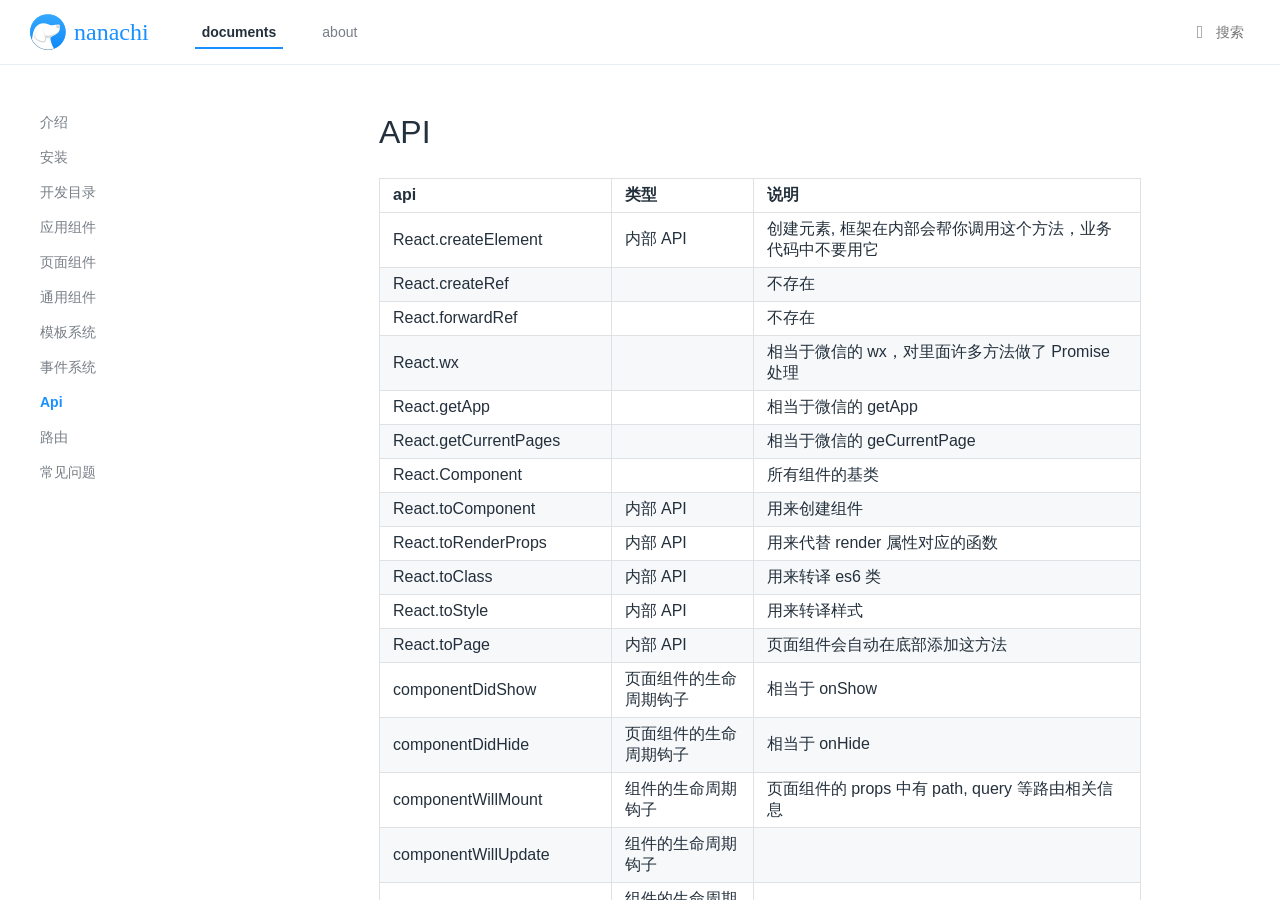
==== documents/api.html @ 556d52d4 "update api" ====
<html lang="zh-CN"><head><meta charSet="UTF-8"/><meta content="text/html; charset=utf-8" http-equiv="Content-Type"/><meta http-equiv="X-UA-Compatible" content="IE=edge"/><meta name="viewport" content="width=device-width, initial-scale=1, maximum-scale=1"/><meta name="apple-mobile-web-app-capable" content="yes"/><meta name="apple-mobile-web-app-status-bar-style" content="black"/><link rel="apple-touch-icon" sizes="180x180" href="../ydoc/images/apple-touch-icon.png"/><link rel="icon" type="image/png" sizes="32x32" href="../ydoc/images/favicon-32x32.png"/><link rel="icon" type="image/png" sizes="16x16" href="../ydoc/images/favicon-16x16.png"/><link rel="manifest" href="../ydoc/images/manifest.json"/><link rel="mask-icon" href="../ydoc/images/safari-pinned-tab.svg" color="#5bbad5"/><meta name="theme-color" content="#ffffff"/><meta http-equiv="Cache-Control" content="no-transform"/><meta http-equiv="Cache-Control" content="no-siteapp"/><title>API-documents</title><link rel="stylesheet" href="../ydoc/styles/style.css"/><meta name="author" content="司徒正美"/><meta name="keywords"/><meta name="description" content="使用Reac微信小程序"/><meta id="releativePath" content=".."/><link rel="stylesheet" href="../ydoc/ydoc-plugin-search/search.css"/></head><body><div class="g-doc"><div class="m-aside"><div class="m-summary" id="js-menu"><div class="m-summary-content" id="js-menu-content"><div class="m-summary-block"><ul class="m-summary-list"><li class="item"><a href="intro.html#" class="href">介绍</a></li><li class="item"><a href="install.html" class="href">安装</a></li><li class="item"><a href="src.html" class="href">开发目录</a></li><li class="item"><a href="app.html" class="href">应用组件</a></li><li class="item"><a href="page.html" class="href">页面组件</a></li><li class="item"><a href="component.html" class="href">通用组件</a></li><li class="item"><a href="jsx.html" class="href">模板系统</a></li><li class="item"><a href="event.html" class="href">事件系统</a></li><li class="item"><a href="" class="href">Api</a></li><li class="item"><a href="router.html" class="href">路由</a></li><li class="item"><a href="questions.html" class="href">常见问题</a></li></ul></div></div></div><div class="m-summary-switch" id="js-summary-switch"><svg viewBox="0 0 926.23699 573.74994" version="1.1" x="0px" y="0px" width="15" height="15" class="bottom"><g transform="translate(904.92214,-879.1482)"><path d="m -673.67664,1221.6502 -231.2455,-231.24803 55.6165,-55.627 c 30.5891,-30.59485 56.1806,-55.627 56.8701,-55.627 0.6894,0 79.8637,78.60862 175.9427,174.68583 l 174.6892,174.6858 174.6892,-174.6858 c 96.079,-96.07721 175.253196,-174.68583 175.942696,-174.68583 0.6895,0 26.281,25.03215 56.8701,55.627 l 55.6165,55.627 -231.245496,231.24803 c -127.185,127.1864-231.5279,231.248 -231.873,231.248 -0.3451,0 -104.688,-104.0616 -231.873,-231.248 z" fill="#fff"></path></g></svg><svg viewBox="0 0 926.23699 573.74994" version="1.1" x="0px" y="0px" width="15" height="15" class="top"><g id="Page-1" stroke="none" stroke-width="1" fill="none" fill-rule="evenodd"><g id="aaa" fill="#fff" fill-rule="nonzero"><path d="M231.2455,342.502 L0,111.25397 L55.6165,55.62697 C86.2056,25.03212 111.7971,-2.99999998e-05 112.4866,-2.99999998e-05 C113.176,-2.99999998e-05 192.3503,78.60859 288.4293,174.6858 L463.1185,349.3716 L637.8077,174.6858 C733.8867,78.60859 813.060896,-2.99999997e-05 813.750396,-2.99999997e-05 C814.439896,-2.99999997e-05 840.031396,25.03212 870.620496,55.62697 L926.236996,111.25397 L694.9915,342.502 C567.8065,469.6884 463.4636,573.75 463.1185,573.75 C462.7734,573.75 358.4305,469.6884 231.2455,342.502 Z" id="Shape" transform="translate(463.118498, 286.874985) scale(1, -1) translate(-463.118498, -286.874985) "></path></g></g></svg></div></div><div class="m-main" id="js-panel"><header class="m-header" id="js-header"><div class="m-header-title js-logo"><a href="../index.html" target="_self"><img class="logo" width="36" src="../ydoc/images/dog@1x.png"/><h6 class="name">nanachi</h6></a></div><div><div class="m-search">
      <div class="icon">&#xf0fd;</div>
      <input type="text" class="input js-input" placeholder="搜索" />
      <div class="m-search-result js-search-result"></div>
    </div></div><nav class="m-header-nav js-nav"><ul class="m-header-items"><li class="item active"><a class="href" href="intro.html">documents</a></li><li class="item "><a class="href" href="../about/index.html">about</a></li></ul></nav><div id="js-nav-btn" class="m-header-btn ui-font-ydoc"></div></header><div class="m-content" id="js-content"><div id="markdown-body" class="m-content-container markdown-body"><h1>API</h1>
<table>
<thead>
<tr>
<th>api</th>
<th>类型</th>
<th>说明</th>
</tr>
</thead>
<tbody>
<tr>
<td>React.createElement</td>
<td>内部 API</td>
<td>创建元素, 框架在内部会帮你调用这个方法，业务代码中不要用它</td>
</tr>
<tr>
<td>React.createRef</td>
<td> </td>
<td>不存在</td>
</tr>
<tr>
<td>React.forwardRef</td>
<td> </td>
<td>不存在</td>
</tr>
<tr>
<td>React.wx</td>
<td> </td>
<td>相当于微信的 wx，对里面许多方法做了 Promise 处理</td>
</tr>
<tr>
<td>React.getApp</td>
<td> </td>
<td>相当于微信的 getApp</td>
</tr>
<tr>
<td>React.getCurrentPages</td>
<td> </td>
<td>相当于微信的 geCurrentPage</td>
</tr>
<tr>
<td>React.Component</td>
<td> </td>
<td>所有组件的基类</td>
</tr>
<tr>
<td>React.toComponent</td>
<td>内部 API</td>
<td>用来创建组件</td>
</tr>
<tr>
<td>React.toRenderProps</td>
<td>内部 API</td>
<td>用来代替 render 属性对应的函数</td>
</tr>
<tr>
<td>React.toClass</td>
<td>内部 API</td>
<td>用来转译 es6 类</td>
</tr>
<tr>
<td>React.toStyle</td>
<td>内部 API</td>
<td>用来转译样式</td>
</tr>
<tr>
<td>React.toPage</td>
<td>内部 API</td>
<td>页面组件会自动在底部添加这方法</td>
</tr>
<tr>
<td>componentDidShow</td>
<td>页面组件的生命周期钩子</td>
<td>相当于 onShow</td>
</tr>
<tr>
<td>componentDidHide</td>
<td>页面组件的生命周期钩子</td>
<td>相当于 onHide</td>
</tr>
<tr>
<td>componentWillMount</td>
<td>组件的生命周期钩子</td>
<td>页面组件的 props 中有 path, query 等路由相关信息</td>
</tr>
<tr>
<td>componentWillUpdate</td>
<td>组件的生命周期钩子</td>
<td></td>
</tr>
<tr>
<td>componentDidMount</td>
<td>组件的生命周期钩子</td>
<td></td>
</tr>
<tr>
<td>componentDidUpdate</td>
<td>组件的生命周期钩子</td>
<td></td>
</tr>
<tr>
<td>componentWillRecieveProps</td>
<td>组件的生命周期钩子</td>
<td></td>
</tr>
<tr>
<td>componentWillUnmount</td>
<td>组件的生命周期钩子</td>
<td></td>
</tr>
<tr>
<td>shouldComponentUpdate</td>
<td>组件的生命周期钩子</td>
<td></td>
</tr>
<tr>
<td>componentDidCatch</td>
<td>组件的生命周期钩子</td>
<td></td>
</tr>
<tr>
<td>getSnapshotBeforeUpdate</td>
<td>组件的生命周期钩子</td>
<td></td>
</tr>
<tr>
<td>getDerivedStateFromProps</td>
<td>组件的生命周期钩子</td>
<td></td>
</tr>
<tr>
<td>getDerivedStateFromCatch</td>
<td>组件的生命周期钩子</td>
<td></td>
</tr>
<tr>
<td>getChildContext</td>
<td>组件的方法</td>
<td></td>
</tr>
<tr>
<td>setState</td>
<td>组件的方法</td>
<td>更新页面</td>
</tr>
<tr>
<td>forceUpdate</td>
<td>组件的方法</td>
<td>更新页面</td>
</tr>
<tr>
<td>refs</td>
<td>组件实例上的对象</td>
<td>里面保存着子组件的实例（由于没有 DOM，对于普通标签来说， <br>虽然也能保存着它的虚拟 DOM )</td>
</tr>
<tr>
<td>render</td>
<td>组件的方法</td>
<td>里面必须使用 JSX ，其他方法不能存在 JSX，不能显式使用 createElement</td>
</tr>
</tbody>
</table>
</div><div class="m-content-container m-paging"><div class="m-paging-prev m-paging-item"><a href="event.html" class="href"><span class="ui-font-ydoc"></span>事件系统</a></div><div class="m-paging-next m-paging-item"><a href="router.html" class="href">路由<span class="ui-font-ydoc"></span></a></div></div></div></div></div><div></div><script>
    var $content = document.getElementById('js-content');
    var $summaryItems = Array.prototype.slice.call(document.querySelectorAll('#js-menu .href'));
    var $menu = document.getElementById('js-menu');
    if ($menu && sessionStorage.menuScrollTop) {
		$menu.scrollTop = sessionStorage.menuScrollTop;
    }
    // 刷新页面但不切换 pathname 的时候，内容区恢复到记忆的高度
    if ($content && sessionStorage.contentScrollTop && window.location.pathname == sessionStorage.locationPathname) {
      $content.scrollTop = sessionStorage.contentScrollTop;
    }
    sessionStorage.setItem('locationPathname', window.location.pathname);</script><script src="../ydoc/scripts/plugins/dollar.min.js"></script><script src="../ydoc/scripts/plugins/responsive-nav.min.js"></script><script src="../ydoc/scripts/plugins/slideout.min.js"></script><script src="../ydoc/scripts/app.js"></script><script src="../ydoc/ydoc-plugin-search/core.js"></script><script src="../ydoc/ydoc-plugin-search/search.js"></script><script src="../search_json.js"></script></body></html>
---- ydoc/styles/style.css ----
@charset "UTF-8";
/*
	* by wenbo.dong@qunar.com
	* method color
	* param $color: color HEX
	* param $index: color number
*/
body {
  font-size: 14px;
  color: rgba(3, 17, 31, 0.87);
  -webkit-font-smoothing: antialiased;
  line-height: 1.5;
}

@font-face {
  font-family: 'ydoc';
  src: url("https://s.qunarzz.com/ydoc/fonts/0.0.4/ydoc.eot");
  /* IE9*/
  src: url("https://s.qunarzz.com/ydoc/fonts/0.0.4/ydoc.woff") format("woff"), url("https://s.qunarzz.com/ydoc/fonts/0.0.4/ymfe.ttf") format("truetype"), url("https://s.qunarzz.com/ydoc/fonts/0.0.4/ydoc.svg#iconfont") format("svg");
  /* iOS 4.1- */
}

.ui-font-ydoc {
  font-family: ydoc;
}

::-webkit-scrollbar {
  width: 6px;
  height: 4px;
}

::-webkit-scrollbar-track {
  -webkit-box-shadow: rgba(217, 237, 255, 0.3);
  background: rgba(217, 237, 255, 0.1);
}

::-webkit-scrollbar-thumb {
  border-radius: 3px;
  background: rgba(101, 181, 255, 0.3);
  -webkit-box-shadow: rgba(217, 237, 255, 0.5);
}

::-webkit-scrollbar-thumb:window-inactive {
  background: rgba(101, 181, 255, 0.3);
}

h1, h2, h3, h4, h5, h6 {
  margin-top: 0;
  margin-bottom: .5em;
  font-weight: 400;
  line-height: 1.5;
}

p {
  margin-top: 0;
  margin-bottom: 1em;
}

h1, .h1 {
  font-size: 32px;
}

h2, .h2 {
  font-size: 24px;
}

h3, .h3 {
  font-size: 20px;
}

h4, .h4 {
  font-size: 16px;
}

h5, .h5 {
  font-size: 14px;
}

h6, .h6 {
  font-size: 12px;
}

@media screen and (max-width: 960px) {
  ::-webkit-scrollbar {
    /*隐藏滚轮*/
    display: none;
  }
}

*,
::before,
::after {
  box-sizing: border-box;
  -webkit-tap-highlight-color: rgba(0, 0, 0, 0);
}

html {
  font-size: 100px;
}

body {
  font-family: -apple-system, BlinkMacSystemFont, "Segoe UI", Roboto, "Helvetica Neue", Helvetica, "PingFang SC", "Hiragino Sans GB", "Microsoft YaHei", SimSun, sans-serif;
}

ul,
ol,
dl,
dd,
h1,
h2,
h3,
h4,
h5,
h6,
figure,
form,
fieldset,
legend,
input,
textarea,
button,
p,
blockquote,
th,
td,
pre,
xmp {
  margin: 0;
  padding: 0;
}

input,
textarea,
button,
select,
pre,
xmp,
tt,
code,
kbd,
samp {
  line-height: inherit;
  font-family: inherit;
}

table {
  border-collapse: collapse;
  border-spacing: 0;
  table-layout: fixed;
  text-align: left;
}

fieldset,
img {
  border: 0;
  vertical-align: middle;
}

article,
aside,
details,
figcaption,
figure,
footer,
header,
main,
menu,
nav,
section,
summary {
  display: block;
}

audio,
canvas,
video {
  display: inline-block;
}

blockquote:before,
blockquote:after,
q:before,
q:after {
  content: "\0020";
}

textarea {
  resize: vertical;
}

input,
textarea,
button,
select
a {
  outline: 0 none;
}

input,
textarea,
button,
select {
  color: inherit;
}

input:disabled,
textarea:disabled,
button:disabled,
select:disabled {
  opacity: 1;
}

button::-moz-focus-inner,
input::-moz-focus-inner {
  padding: 0;
  border: 0;
}

mark {
  background-color: rgba(0, 0, 0, 0);
}

a,
ins,
s,
u,
del {
  text-decoration: none;
}

a,
img {
  -webkit-touch-callout: none;
}

a:link, a:visited {
  color: inherit;
}

.row {
  box-sizing: border-box;
  width: 100%;
}

.row:after {
  content: '';
  display: table;
  clear: both;
}

.container {
  box-sizing: border-box;
}

@media screen and (max-width: 600px) {
  .col-xs-1 {
    width: 8.33333%;
    float: left;
    box-sizing: border-box;
  }
  .col-xs-2 {
    width: 16.66667%;
    float: left;
    box-sizing: border-box;
  }
  .col-xs-3 {
    width: 25%;
    float: left;
    box-sizing: border-box;
  }
  .col-xs-4 {
    width: 33.33333%;
    float: left;
    box-sizing: border-box;
  }
  .col-xs-5 {
    width: 41.66667%;
    float: left;
    box-sizing: border-box;
  }
  .col-xs-6 {
    width: 50%;
    float: left;
    box-sizing: border-box;
  }
  .col-xs-7 {
    width: 58.33333%;
    float: left;
    box-sizing: border-box;
  }
  .col-xs-8 {
    width: 66.66667%;
    float: left;
    box-sizing: border-box;
  }
  .col-xs-9 {
    width: 75%;
    float: left;
    box-sizing: border-box;
  }
  .col-xs-10 {
    width: 83.33333%;
    float: left;
    box-sizing: border-box;
  }
  .col-xs-11 {
    width: 91.66667%;
    float: left;
    box-sizing: border-box;
  }
  .col-xs-12 {
    width: 100%;
    float: left;
    box-sizing: border-box;
  }
  .container {
    width: 100%;
    padding: 0 .16rem;
  }
}

@media screen and (min-width: 600px) {
  .col-sm-1 {
    width: 8.33333%;
    float: left;
    box-sizing: border-box;
  }
  .col-sm-2 {
    width: 16.66667%;
    float: left;
    box-sizing: border-box;
  }
  .col-sm-3 {
    width: 25%;
    float: left;
    box-sizing: border-box;
  }
  .col-sm-4 {
    width: 33.33333%;
    float: left;
    box-sizing: border-box;
  }
  .col-sm-5 {
    width: 41.66667%;
    float: left;
    box-sizing: border-box;
  }
  .col-sm-6 {
    width: 50%;
    float: left;
    box-sizing: border-box;
  }
  .col-sm-7 {
    width: 58.33333%;
    float: left;
    box-sizing: border-box;
  }
  .col-sm-8 {
    width: 66.66667%;
    float: left;
    box-sizing: border-box;
  }
  .col-sm-9 {
    width: 75%;
    float: left;
    box-sizing: border-box;
  }
  .col-sm-10 {
    width: 83.33333%;
    float: left;
    box-sizing: border-box;
  }
  .col-sm-11 {
    width: 91.66667%;
    float: left;
    box-sizing: border-box;
  }
  .col-sm-12 {
    width: 100%;
    float: left;
    box-sizing: border-box;
  }
  .container {
    width: 100%;
    padding: 0 .16rem;
  }
}

@media screen and (min-width: 960px) {
  .col-md-1 {
    width: 8.33333%;
    float: left;
    box-sizing: border-box;
  }
  .col-md-2 {
    width: 16.66667%;
    float: left;
    box-sizing: border-box;
  }
  .col-md-3 {
    width: 25%;
    float: left;
    box-sizing: border-box;
  }
  .col-md-4 {
    width: 33.33333%;
    float: left;
    box-sizing: border-box;
  }
  .col-md-5 {
    width: 41.66667%;
    float: left;
    box-sizing: border-box;
  }
  .col-md-6 {
    width: 50%;
    float: left;
    box-sizing: border-box;
  }
  .col-md-7 {
    width: 58.33333%;
    float: left;
    box-sizing: border-box;
  }
  .col-md-8 {
    width: 66.66667%;
    float: left;
    box-sizing: border-box;
  }
  .col-md-9 {
    width: 75%;
    float: left;
    box-sizing: border-box;
  }
  .col-md-10 {
    width: 83.33333%;
    float: left;
    box-sizing: border-box;
  }
  .col-md-11 {
    width: 91.66667%;
    float: left;
    box-sizing: border-box;
  }
  .col-md-12 {
    width: 100%;
    float: left;
    box-sizing: border-box;
  }
  .container {
    width: 100%;
    padding: 0 .16rem;
  }
}

@media screen and (min-width: 1440px) {
  .col-lg-1 {
    width: 8.33333%;
    float: left;
    box-sizing: border-box;
  }
  .col-lg-2 {
    width: 16.66667%;
    float: left;
    box-sizing: border-box;
  }
  .col-lg-3 {
    width: 25%;
    float: left;
    box-sizing: border-box;
  }
  .col-lg-4 {
    width: 33.33333%;
    float: left;
    box-sizing: border-box;
  }
  .col-lg-5 {
    width: 41.66667%;
    float: left;
    box-sizing: border-box;
  }
  .col-lg-6 {
    width: 50%;
    float: left;
    box-sizing: border-box;
  }
  .col-lg-7 {
    width: 58.33333%;
    float: left;
    box-sizing: border-box;
  }
  .col-lg-8 {
    width: 66.66667%;
    float: left;
    box-sizing: border-box;
  }
  .col-lg-9 {
    width: 75%;
    float: left;
    box-sizing: border-box;
  }
  .col-lg-10 {
    width: 83.33333%;
    float: left;
    box-sizing: border-box;
  }
  .col-lg-11 {
    width: 91.66667%;
    float: left;
    box-sizing: border-box;
  }
  .col-lg-12 {
    width: 100%;
    float: left;
    box-sizing: border-box;
  }
  .container {
    width: 100%;
    padding: 0 .16rem;
  }
}

.useage1 {
  background-color: #d9edff;
}

.useage2 {
  background-color: #b2daff;
}

.useage3 {
  background-color: #8cc8ff;
}

.useage4 {
  background-color: #65b5ff;
}

.useage5 {
  background-color: #3fa3ff;
}

.useage6 {
  background-color: #1890ff;
}

.useage7 {
  background-color: #1373cc;
}

.useage8 {
  background-color: #0e5699;
}

.useage9 {
  background-color: #0a3a66;
}

.useage10 {
  background-color: #051d33;
}

/*! responsive-nav.js 1.0.39 by @viljamis */
.m-header-nav ul {
  margin: 0;
  padding: 0;
  width: 100%;
  display: block;
  list-style: none;
}

.js .m-header-nav {
  clip: rect(0 0 0 0);
  max-height: 0;
  position: absolute;
  display: block;
  overflow: hidden;
  zoom: 1;
}

.m-header-nav.opened {
  max-height: 9999px;
}

.nav-toggle {
  -webkit-tap-highlight-color: rgba(0, 0, 0, 0);
  -webkit-touch-callout: none;
  -webkit-user-select: none;
  -moz-user-select: none;
  -ms-user-select: none;
  -o-user-select: none;
  user-select: none;
}

@media screen and (min-width: 960px) {
  .js .m-header-nav {
    position: relative;
  }
  .js .m-header-nav.closed {
    max-height: none;
  }
  .nav-toggle {
    display: none;
  }
  .m-header-btn {
    display: none;
  }
}

body {
  width: 100%;
  height: 100%;
}

.slideout-menu {
  position: fixed;
  left: 0;
  top: 0;
  bottom: 0;
  right: 0;
  z-index: 0;
  width: 256px;
  overflow-y: auto;
  -webkit-overflow-scrolling: touch;
  display: none;
}

.slideout-panel {
  position: relative;
  z-index: 1;
  will-change: transform;
}

.slideout-open,
.slideout-open body,
.slideout-open .slideout-panel {
  overflow: hidden;
}

.slideout-open .slideout-menu {
  display: block;
}

@media screen and (min-width: 960px) {
  .slideout-menu {
    display: block;
  }
  .slideout-panel {
    will-change: inherit;
  }
}

@font-face {
  font-family: octicons-link;
  src: url([data-uri]) format("woff");
}

.markdown-body {
  box-sizing: border-box;
  min-width: 200px;
  max-width: 980px;
  margin: 0 auto;
  padding: 0;
  transition: all 0.2s;
}

@media screen and (min-width: 960px) {
  .markdown-body {
    padding: 0 .4rem;
  }
}

.markdown-body {
  -ms-text-size-adjust: 100%;
  -webkit-text-size-adjust: 100%;
  line-height: 1.5;
  color: #24292e;
  font-family: -apple-system, BlinkMacSystemFont, "Segoe UI", Helvetica, Arial, sans-serif, "Apple Color Emoji", "Segoe UI Emoji", "Segoe UI Symbol";
  font-size: 16px;
  line-height: 1.5;
  word-wrap: break-word;
}

.markdown-body .pl-c {
  color: #6a737d;
}

.markdown-body .pl-c1,
.markdown-body .pl-s .pl-v {
  color: #005cc5;
}

.markdown-body .pl-e,
.markdown-body .pl-en {
  color: #6f42c1;
}

.markdown-body .pl-smi,
.markdown-body .pl-s .pl-s1 {
  color: #24292e;
}

.markdown-body .pl-ent {
  color: #22863a;
}

.markdown-body .pl-k {
  color: #d73a49;
}

.markdown-body .pl-s,
.markdown-body .pl-pds,
.markdown-body .pl-s .pl-pse .pl-s1,
.markdown-body .pl-sr,
.markdown-body .pl-sr .pl-cce,
.markdown-body .pl-sr .pl-sre,
.markdown-body .pl-sr .pl-sra {
  color: #032f62;
}

.markdown-body .pl-v,
.markdown-body .pl-smw {
  color: #e36209;
}

.markdown-body .pl-bu {
  color: #b31d28;
}

.markdown-body .pl-ii {
  color: #fafbfc;
  background-color: #b31d28;
}

.markdown-body .pl-c2 {
  color: #fafbfc;
  background-color: #d73a49;
}

.markdown-body .pl-c2::before {
  content: "^M";
}

.markdown-body .pl-sr .pl-cce {
  font-weight: bold;
  color: #22863a;
}

.markdown-body .pl-ml {
  color: #735c0f;
}

.markdown-body .pl-mh,
.markdown-body .pl-mh .pl-en,
.markdown-body .pl-ms {
  font-weight: bold;
  color: #005cc5;
}

.markdown-body .pl-mi {
  font-style: italic;
  color: #24292e;
}

.markdown-body .pl-mb {
  font-weight: bold;
  color: #24292e;
}

.markdown-body .pl-md {
  color: #b31d28;
  background-color: #ffeef0;
}

.markdown-body .pl-mi1 {
  color: #22863a;
  background-color: #f0fff4;
}

.markdown-body .pl-mc {
  color: #e36209;
  background-color: #ffebda;
}

.markdown-body .pl-mi2 {
  color: #f6f8fa;
  background-color: #005cc5;
}

.markdown-body .pl-mdr {
  font-weight: bold;
  color: #6f42c1;
}

.markdown-body .pl-ba {
  color: #586069;
}

.markdown-body .pl-sg {
  color: #959da5;
}

.markdown-body .pl-corl {
  text-decoration: underline;
  color: #032f62;
}

.markdown-body .octicon {
  display: inline-block;
  vertical-align: text-top;
  fill: currentColor;
}

.markdown-body a {
  background-color: transparent;
}

.markdown-body a:active,
.markdown-body a:hover {
  outline-width: 0;
}

.markdown-body strong {
  font-weight: inherit;
}

.markdown-body strong {
  font-weight: bolder;
}

.markdown-body h1 {
  font-size: 2em;
  margin: 0.67em 0;
}

.markdown-body img {
  border-style: none;
}

.markdown-body code,
.markdown-body kbd,
.markdown-body pre {
  font-family: monospace, monospace;
  font-size: 1em;
}

.markdown-body hr {
  box-sizing: content-box;
  height: 0;
  overflow: visible;
}

.markdown-body input {
  font: inherit;
  margin: 0;
}

.markdown-body input {
  overflow: visible;
}

.markdown-body [type="checkbox"] {
  box-sizing: border-box;
  padding: 0;
}

.markdown-body * {
  box-sizing: border-box;
}

.markdown-body input {
  font-family: inherit;
  font-size: inherit;
  line-height: inherit;
}

.markdown-body a {
  color: #0366d6;
  text-decoration: none;
}

.markdown-body a:hover {
  text-decoration: underline;
}

.markdown-body strong {
  font-weight: 600;
}

.markdown-body hr {
  height: 0;
  margin: 15px 0;
  overflow: hidden;
  background: transparent;
  border: 0;
  border-bottom: 1px solid #dfe2e5;
}

.markdown-body hr::before {
  display: table;
  content: "";
}

.markdown-body hr::after {
  display: table;
  clear: both;
  content: "";
}

.markdown-body table {
  border-spacing: 0;
  border-collapse: collapse;
}

.markdown-body td,
.markdown-body th {
  padding: 0;
}

.markdown-body h1,
.markdown-body h2,
.markdown-body h3,
.markdown-body h4,
.markdown-body h5,
.markdown-body h6 {
  margin-top: 0;
  margin-bottom: 0;
}

.markdown-body h1 {
  font-size: 32px;
  font-weight: 600;
}

.markdown-body h2 {
  font-size: 24px;
  font-weight: 600;
}

.markdown-body h3 {
  font-size: 20px;
  font-weight: 600;
}

.markdown-body h4 {
  font-size: 16px;
  font-weight: 600;
}

.markdown-body h5 {
  font-size: 14px;
  font-weight: 600;
}

.markdown-body h6 {
  font-size: 12px;
  font-weight: 600;
}

.markdown-body p {
  margin-top: 0;
  margin-bottom: 10px;
}

.markdown-body blockquote {
  margin: 0;
}

.markdown-body ul,
.markdown-body ol {
  padding-left: 0;
  margin-top: 0;
  margin-bottom: 0;
}

.markdown-body ol ol,
.markdown-body ul ol {
  list-style-type: lower-roman;
}

.markdown-body ul ul ol,
.markdown-body ul ol ol,
.markdown-body ol ul ol,
.markdown-body ol ol ol {
  list-style-type: lower-alpha;
}

.markdown-body dd {
  margin-left: 0;
}

.markdown-body code {
  font-family: "SFMono-Regular", Consolas, "Liberation Mono", Menlo, Courier, monospace;
  font-size: 12px;
}

.markdown-body pre {
  margin-top: 0;
  margin-bottom: 0;
  font-family: "SFMono-Regular", Consolas, "Liberation Mono", Menlo, Courier, monospace;
  font-size: 12px;
}

.markdown-body .octicon {
  vertical-align: text-bottom;
}

.markdown-body .pl-0 {
  padding-left: 0 !important;
}

.markdown-body .pl-1 {
  padding-left: 4px !important;
}

.markdown-body .pl-2 {
  padding-left: 8px !important;
}

.markdown-body .pl-3 {
  padding-left: 16px !important;
}

.markdown-body .pl-4 {
  padding-left: 24px !important;
}

.markdown-body .pl-5 {
  padding-left: 32px !important;
}

.markdown-body .pl-6 {
  padding-left: 40px !important;
}

.markdown-body::before {
  display: table;
  content: "";
}

.markdown-body::after {
  display: table;
  clear: both;
  content: "";
}

.markdown-body > *:first-child {
  margin-top: 0 !important;
}

.markdown-body > *:last-child {
  margin-bottom: 0 !important;
}

.markdown-body a:not([href]) {
  color: inherit;
  text-decoration: none;
}

.markdown-body .anchor {
  float: left;
  padding-right: 4px;
  margin-left: -20px;
  line-height: 1;
}

.markdown-body .anchor:focus {
  outline: none;
}

.markdown-body p,
.markdown-body blockquote,
.markdown-body ul,
.markdown-body ol,
.markdown-body dl,
.markdown-body table,
.markdown-body pre {
  margin-top: 0;
  margin-bottom: 16px;
}

.markdown-body hr {
  height: 0.25em;
  padding: 0;
  margin: 24px 0;
  background-color: #e1e4e8;
  border: 0;
}

.markdown-body blockquote {
  padding: 0 1em;
  color: #6a737d;
  border-left: 0.25em solid #dfe2e5;
}

.markdown-body blockquote > :first-child {
  margin-top: 0;
}

.markdown-body blockquote > :last-child {
  margin-bottom: 0;
}

.markdown-body kbd {
  display: inline-block;
  padding: 3px 5px;
  font-size: 11px;
  line-height: 10px;
  color: #444d56;
  vertical-align: middle;
  background-color: #fafbfc;
  border: solid 1px #c6cbd1;
  border-bottom-color: #959da5;
  border-radius: 3px;
  box-shadow: inset 0 -1px 0 #959da5;
}

.markdown-body h1,
.markdown-body h2,
.markdown-body h3,
.markdown-body h4,
.markdown-body h5,
.markdown-body h6 {
  margin-top: 24px;
  margin-bottom: 16px;
  font-weight: 600;
  line-height: 1.25;
}

.markdown-body h1 .octicon-link,
.markdown-body h2 .octicon-link,
.markdown-body h3 .octicon-link,
.markdown-body h4 .octicon-link,
.markdown-body h5 .octicon-link,
.markdown-body h6 .octicon-link {
  color: #1b1f23;
  vertical-align: middle;
  visibility: hidden;
}

.markdown-body h1:hover .anchor,
.markdown-body h2:hover .anchor,
.markdown-body h3:hover .anchor,
.markdown-body h4:hover .anchor,
.markdown-body h5:hover .anchor,
.markdown-body h6:hover .anchor {
  text-decoration: none;
}

.markdown-body h1:hover .anchor .octicon-link,
.markdown-body h2:hover .anchor .octicon-link,
.markdown-body h3:hover .anchor .octicon-link,
.markdown-body h4:hover .anchor .octicon-link,
.markdown-body h5:hover .anchor .octicon-link,
.markdown-body h6:hover .anchor .octicon-link {
  visibility: visible;
}

.markdown-body h1 {
  padding-bottom: 0.3em;
  font-size: 2em;
}

.markdown-body h2 {
  padding-bottom: 0.3em;
  font-size: 1.5em;
}

.markdown-body h3 {
  font-size: 1.25em;
}

.markdown-body h4 {
  font-size: 1em;
}

.markdown-body h5 {
  font-size: 0.875em;
}

.markdown-body h6 {
  font-size: 0.85em;
  color: #6a737d;
}

.markdown-body ul,
.markdown-body ol {
  padding-left: 2em;
}

.markdown-body ul ul,
.markdown-body ul ol,
.markdown-body ol ol,
.markdown-body ol ul {
  margin-top: 0;
  margin-bottom: 0;
}

.markdown-body li {
  word-wrap: break-all;
}

.markdown-body li > p {
  margin-top: 16px;
}

.markdown-body li + li {
  margin-top: 0.25em;
}

.markdown-body dl {
  padding: 0;
}

.markdown-body dl dt {
  padding: 0;
  margin-top: 16px;
  font-size: 1em;
  font-style: italic;
  font-weight: 600;
}

.markdown-body dl dd {
  padding: 0 16px;
  margin-bottom: 16px;
}

.markdown-body table {
  display: block;
  width: 100%;
  overflow: auto;
}

.markdown-body table th {
  font-weight: 600;
}

.markdown-body table th,
.markdown-body table td {
  padding: 6px 13px;
  border: 1px solid #dfe2e5;
}

.markdown-body table tr {
  background-color: #fff;
  border-top: 1px solid #c6cbd1;
}

.markdown-body table tr:nth-child(2n) {
  background-color: #f6f8fa;
}

.markdown-body img {
  max-width: 100%;
  box-sizing: content-box;
  background-color: #fff;
}

.markdown-body img[align=right] {
  padding-left: 20px;
}

.markdown-body img[align=left] {
  padding-right: 20px;
}

.markdown-body code {
  padding: 0.2em 0.4em;
  margin: 0;
  font-size: 85%;
  background-color: rgba(27, 31, 35, 0.05);
  border-radius: 3px;
}

.markdown-body pre {
  word-wrap: normal;
}

.markdown-body pre > code {
  padding: 0;
  margin: 0;
  font-size: 100%;
  word-break: normal;
  white-space: pre;
  background: transparent;
  border: 0;
}

.markdown-body .highlight {
  margin-bottom: 16px;
}

.markdown-body .highlight pre {
  margin-bottom: 0;
  word-break: normal;
}

.markdown-body .highlight pre,
.markdown-body pre {
  padding: 16px;
  overflow: auto;
  font-size: 85%;
  line-height: 1.45;
  background-color: #f6f8fa;
  border-radius: 3px;
}

.markdown-body pre code {
  display: inline;
  max-width: auto;
  padding: 0;
  margin: 0;
  overflow: visible;
  line-height: inherit;
  word-wrap: normal;
  background-color: transparent;
  border: 0;
}

.markdown-body .full-commit .btn-outline:not(:disabled):hover {
  color: #005cc5;
  border-color: #005cc5;
}

.markdown-body kbd {
  display: inline-block;
  padding: 3px 5px;
  font: 11px "SFMono-Regular", Consolas, "Liberation Mono", Menlo, Courier, monospace;
  line-height: 10px;
  color: #444d56;
  vertical-align: middle;
  background-color: #fafbfc;
  border: solid 1px #d1d5da;
  border-bottom-color: #c6cbd1;
  border-radius: 3px;
  box-shadow: inset 0 -1px 0 #c6cbd1;
}

.markdown-body :checked + .radio-label {
  position: relative;
  z-index: 1;
  border-color: #0366d6;
}

.markdown-body .task-list-item {
  list-style-type: none;
}

.markdown-body .task-list-item + .task-list-item {
  margin-top: 3px;
}

.markdown-body .task-list-item input {
  margin: 0 0.2em 0.25em -1.6em;
  vertical-align: middle;
}

.markdown-body hr {
  border-bottom-color: #eee;
}

.markdown-body {
  color: rgba(3, 17, 31, 0.87);
}

.markdown-body h1,
.markdown-body h2,
.markdown-body h3,
.markdown-body h4,
.markdown-body h5,
.markdown-body h6 {
  font-weight: 500;
}

.markdown-body h2 {
  margin: .54rem 0 .24rem;
}

.markdown-body h3 {
  margin: .32rem 0 .16rem;
}

.markdown-body a {
  text-decoration: none;
  background-color: rgba(187, 239, 253, 0.3);
  border-bottom: 1px solid rgba(0, 0, 0, 0.2);
  color: rgba(3, 17, 31, 0.87);
  transition: all .2s;
}

.markdown-body a:hover {
  text-decoration: none;
  background-color: #bbeffd;
  border-bottom-color: rgba(3, 17, 31, 0.87);
}

/* PrismJS 1.14.0
http://prismjs.com/download.html#themes=prism&languages=markup+css+clike+javascript */
/**
 * prism.js default theme for JavaScript, CSS and HTML
 * Based on dabblet (http://dabblet.com)
 * @author Lea Verou
 */
code[class*="language-"],
pre[class*="language-"] {
  color: black;
  background: none;
  text-shadow: 0 1px white;
  font-family: Consolas, Monaco, 'Andale Mono', 'Ubuntu Mono', monospace;
  text-align: left;
  white-space: pre;
  word-spacing: normal;
  word-break: normal;
  word-wrap: normal;
  line-height: 1.5;
  -moz-tab-size: 4;
  -o-tab-size: 4;
  tab-size: 4;
  -webkit-hyphens: none;
  -moz-hyphens: none;
  -ms-hyphens: none;
  hyphens: none;
}

pre[class*="language-"]::-moz-selection, pre[class*="language-"] ::-moz-selection,
code[class*="language-"]::-moz-selection, code[class*="language-"] ::-moz-selection {
  text-shadow: none;
  background: #b3d4fc;
}

pre[class*="language-"]::selection, pre[class*="language-"] ::selection,
code[class*="language-"]::selection, code[class*="language-"] ::selection {
  text-shadow: none;
  background: #b3d4fc;
}

@media print {
  code[class*="language-"],
  pre[class*="language-"] {
    text-shadow: none;
  }
}

/* Code blocks */
pre[class*="language-"] {
  padding: 1em;
  margin: .5em 0;
  overflow: auto;
}

:not(pre) > code[class*="language-"],
pre[class*="language-"] {
  background: #f5f2f0;
}

/* Inline code */
:not(pre) > code[class*="language-"] {
  padding: .1em;
  border-radius: .3em;
  white-space: normal;
}

.token.comment,
.token.prolog,
.token.doctype,
.token.cdata {
  color: slategray;
}

.token.punctuation {
  color: #999;
}

.namespace {
  opacity: .7;
}

.token.property,
.token.tag,
.token.boolean,
.token.number,
.token.constant,
.token.symbol,
.token.deleted {
  color: #905;
}

.token.selector,
.token.attr-name,
.token.string,
.token.char,
.token.builtin,
.token.inserted {
  color: #690;
}

.token.operator,
.token.entity,
.token.url,
.language-css .token.string,
.style .token.string {
  color: #9a6e3a;
  background: rgba(255, 255, 255, 0.5);
}

.token.atrule,
.token.attr-value,
.token.keyword {
  color: #07a;
}

.token.function,
.token.class-name {
  color: #DD4A68;
}

.token.regex,
.token.important,
.token.variable {
  color: #e90;
}

.token.important,
.token.bold {
  font-weight: bold;
}

.token.italic {
  font-style: italic;
}

.token.entity {
  cursor: help;
}

.g-doc {
  display: flex;
  width: 100%;
  height: 100%;
  position: relative;
  left: 0;
  transition: all 0.2s ease-in-out;
  overflow: hidden;
}

.m-main {
  width: 100%;
  overflow-y: auto;
  -webkit-overflow-scrolling: touch;
}

.m-main h2:before, .m-main h3:before {
  content: "";
  display: block;
  margin-top: -.8rem;
  height: .8rem;
  visibility: hidden;
}

@media screen and (min-width: 960px) {
  .m-main {
    box-shadow: none;
  }
}

.m-header {
  min-height: .64rem;
  position: relative;
  display: flex;
  flex-direction: column;
  position: fixed;
  top: 0;
  left: 0;
  width: 100%;
  color: rgba(3, 17, 31, 0.54);
  background-color: rgba(255, 255, 255, 0.97);
  border-bottom: 1px solid #e5f0f6;
  backface-visibility: hidden;
  z-index: 999;
  transform: translateZ(1000px);
}

.m-header-title {
  height: .64rem;
  padding: 0 .3rem;
  display: flex;
  align-items: center;
}

.m-header-title .name, .m-header-title .logo {
  display: inline-block;
  vertical-align: middle;
}

.m-header-title .name {
  margin-left: .08rem;
  color: #1890ff;
  font-size: 24px;
  font-family: 'Arial Rounded MT Bold';
}

.m-header-nav {
  border-bottom: 1px solid #e5f0f6;
}

.m-header-nav .m-header-items {
  padding: 0.16rem;
}

.m-header-nav .m-header-subtitle {
  padding: .08rem 1.5em;
}

.m-header-nav .m-header-subtitle .item {
  width: 100%;
}

.m-header-nav .m-header-subtitle .link {
  display: inline-block;
  width: 100%;
}

.m-header-nav .item {
  margin-bottom: 0.08rem;
  width: 100%;
  display: inline-block;
  line-height: 1.8;
  margin: 0 0.08rem;
  position: relative;
  cursor: pointer;
  transition: all 0.2s;
  min-height: .32rem;
}

.m-header-nav .item:last-child {
  margin-bottom: 0;
}

.m-header-nav .item.active {
  font-weight: bold;
  color: rgba(3, 17, 31, 0.87);
}

.m-header-nav .item.active .href {
  border-bottom: 2px solid #1890ff;
}

.m-header-nav .href {
  padding: .5em;
}

.m-header-btn {
  position: absolute;
  top: 0.08rem;
  right: 0.08rem;
  font-size: .24rem;
  line-height: 1;
  color: rgba(3, 17, 31, 0.87);
  border-radius: 2px;
  padding: .12rem;
  cursor: pointer;
  transition: color 0.2s;
  -webkit-tap-highlight-color: rgba(0, 0, 0, 0);
  -webkit-touch-callout: none;
  -webkit-user-select: none;
  -moz-user-select: none;
  -ms-user-select: none;
  -o-user-select: none;
  user-select: none;
}

.m-header-btn:hover {
  font-weight: bold;
  color: rgba(3, 17, 31, 0.87);
}

@media screen and (min-width: 960px) {
  .m-header {
    flex-direction: row;
  }
  .m-header-nav {
    border: none;
  }
  .m-header-nav .m-header-items {
    padding: 0;
  }
  .m-header-nav .m-header-items > .item:hover .m-header-subtitle {
    display: block;
  }
  .m-header-nav .m-header-subtitle {
    display: none;
    position: absolute;
    left: 50%;
    top: .64rem;
    transform: translateX(-50%);
    width: auto;
    background-color: #fff;
    padding: .08rem 1.5em;
    border-radius: 4px;
    box-shadow: 0 10px 100px rgba(50, 50, 93, 0.1), 0 5px 35px rgba(50, 50, 93, 0.15), 0 2px 15px rgba(0, 0, 0, 0.1);
  }
  .m-header-nav .m-header-subtitle .item {
    margin: 0;
    padding: 0 8px;
    color: rgba(3, 17, 31, 0.54);
    font-weight: normal;
    white-space: nowrap;
    line-height: .4rem;
  }
  .m-header-nav .m-header-subtitle:after {
    content: '';
    display: block;
    width: 0;
    height: 0;
    border: .08rem solid transparent;
    border-bottom-color: #fff;
    position: absolute;
    left: 50%;
    top: -.16rem;
    transform: translateX(-50%);
  }
  .m-header-nav .item {
    margin: 0 0.16rem;
    line-height: .64rem;
    width: auto;
    transition: color 0.2s;
  }
  .m-header-nav .item:hover {
    font-weight: bold;
    color: rgba(3, 17, 31, 0.87);
  }
  .m-header .m-header-nav {
    overflow: inherit;
  }
}

.m-aside {
  margin-top: .65rem;
  height: 100%;
  height: calc(100% - .65rem);
}

.m-summary {
  padding: 0 .24rem;
  position: absolute;
  left: 0;
  top: 0;
  z-index: 1;
  width: 100%;
  height: 0;
  overflow-y: auto;
  transform: translateY(0);
  -webkit-overflow-scrolling: touch;
  transition: all .2s ease-in-out;
}

.m-summary ul, .m-summary ol, .m-summary li {
  list-style: none;
}

.m-summary.active {
  height: 100%;
  background-color: #fff;
  padding: .24rem;
  padding-bottom: 0.89rem;
  transform: translateY(0.65rem);
}

.m-summary.active .m-summary-content {
  display: block;
}

.m-summary.active + .m-summary-switch .top {
  transform: translateY(10px);
}

.m-summary.active + .m-summary-switch .bottom {
  transform: translateY(-10px);
}

.m-summary-content {
  width: 100%;
  height: auto;
  display: none;
}

.m-summary-block {
  margin-bottom: .16rem;
}

.m-summary-block.active > .href {
  font-weight: bold;
  color: #1890ff;
}

.m-summary-title {
  font-size: 16px;
  line-height: 2.5;
  color: rgba(3, 17, 31, 0.87);
  padding-left: 0.08rem;
}

.m-summary-list {
  font-size: 14px;
  line-height: 2.5;
}

.m-summary-list.indent {
  padding-left: 1.5em;
}

.m-summary-list .item {
  color: rgba(3, 17, 31, 0.54);
  overflow: hidden;
  text-overflow: ellipsis;
  white-space: nowrap;
}

.m-summary-list .item.active {
  font-weight: bold;
  color: #1890ff;
}

.m-summary-list .href {
  color: inherit;
  background-color: transparent;
  transition: all 0.2s;
  display: inline-block;
  width: 100%;
  border-radius: 4px;
  padding-left: 0.08rem;
}

.m-summary-list .href:hover {
  color: #1890ff;
  background-color: #d9edff;
}

.m-summary-switch {
  font-family: 'ydoc';
  position: fixed;
  right: .24rem;
  bottom: .48rem;
  width: .6rem;
  height: .6rem;
  border-radius: 50%;
  color: #1890ff;
  box-shadow: 0 0 20px rgba(0, 0, 0, 0.3);
  background-color: rgba(3, 17, 31, 0.87);
  user-select: none;
  display: flex;
  justify-content: center;
  align-items: center;
  flex-direction: column-reverse;
  z-index: 1;
}

.m-summary-switch .top, .m-summary-switch .bottom {
  transition: all 0.2s ease-in-out;
}

@media screen and (min-width: 960px) {
  .m-summary {
    position: static;
    height: 100%;
    width: 2.4rem;
    padding: .4rem .32rem;
    flex: 3rem 0 0;
  }
  .m-summary-switch {
    display: none;
  }
  .m-summary-content {
    display: block;
  }
}

@media screen and (min-width: 1440px) {
  .m-summary {
    width: 3rem;
  }
}

.m-content {
  overflow-y: scroll;
  overflow-x: hidden;
  -webkit-overflow-scrolling: touch;
  background-color: #fff;
  padding-top: .64rem;
  height: 100%;
}

.m-content-container {
  max-width: 8.1rem;
  padding: .48rem .24rem 1.2rem;
  margin: 0 auto;
}

.m-content-container .title {
  line-height: 1;
}

.m-content-container.markdown-body {
  min-height: calc(100% - 2rem);
}

.m-paging {
  font-size: 16px;
}

.m-paging-item {
  width: 50%;
  color: inherit;
  transition: color 0.2s;
}

.m-paging-item:hover {
  color: #1890ff;
}

.m-paging-prev {
  float: left;
}

.m-paging-next {
  float: right;
  text-align: right;
}

.m-paging:after {
  content: '';
  display: block;
  clear: both;
}

.m-paging .href {
  display: inline-block;
  width: 100%;
  padding: .04rem;
}

@media screen and (min-width: 960px) {
  .m-content {
    overflow-x: hidden;
    overflow-y: auto;
    -webkit-overflow-scrolling: touch;
  }
}

.m-footer {
  background-color: #fff;
  padding: .24rem;
}

.m-footer ul, .m-footer ol, .m-footer li {
  list-style: none;
}

.m-footer-container {
  display: flex;
  flex-direction: column;
  padding: 0;
  transition: all 0.2s;
}

.m-footer-title {
  text-align: center;
}

.m-footer-links {
  display: flex;
  flex-wrap: wrap;
  margin-bottom: .16rem;
  justify-content: center;
}

.m-footer-links .group {
  flex-basis: 30%;
  flex-shrink: 0;
  margin-bottom: .24rem;
}

.m-footer-links .title {
  font-size: 16px;
  line-height: 2;
  color: rgba(3, 17, 31, 0.38);
}

.m-footer .href {
  line-height: 1.8;
  padding: .3em 0;
  color: rgba(3, 17, 31, 0.54);
  background-color: #fff;
  transition: all 0.2s;
}

.m-footer .href:hover {
  color: #1890ff;
}

.m-footer-title {
  color: rgba(3, 17, 31, 0.54);
}

@media screen and (min-width: 960px) {
  .m-footer {
    font-size: 16px;
    color: rgba(3, 17, 31, 0.54);
    padding: .24rem .64rem;
  }
  .m-footer-container {
    flex-direction: row;
    max-width: 10.24rem;
    margin: .24rem auto;
    padding: 0 .32rem;
  }
  .m-footer-title {
    flex: 1;
    text-align: right;
    margin-bottom: .32rem;
  }
  .m-footer-links {
    justify-content: inherit;
    flex: 2;
  }
}

.g-home .m-header {
  background-color: #fbfbfb;
}

.g-home .m-section {
  position: relative;
}

.g-home .m-section-container {
  max-width: 10.24rem;
  margin: 0 auto;
  padding: .8rem .32rem;
  display: flex;
  justify-content: center;
  align-items: center;
  flex-direction: column;
}

.g-home .m-section-title {
  text-align: center;
}

.g-home .m-section-title .name {
  margin-bottom: .24rem;
  font-size: 32px;
  position: relative;
}

.g-home .m-section-title .name:after {
  content: '';
  display: block;
  position: absolute;
  bottom: -.08rem;
  left: 50%;
  transform: translateX(-50%);
  width: .48rem;
  height: 3px;
  background-color: #1373cc;
}

.g-home .m-section-title .desc {
  font-size: 16px;
  color: rgba(3, 17, 31, 0.54);
  line-height: 1.6;
}

.g-home .m-section-banner {
  width: 100%;
  position: absolute;
  z-index: 0;
  bottom: 0;
  left: 50%;
  transform: translateX(-45%);
}

.g-home .m-section-banner img {
  width: 100%;
}

.g-home .m-section-box {
  display: flex;
  justify-content: space-between;
  flex-wrap: wrap;
}

.g-home .m-section .btn {
  width: 1.2rem;
  padding: .14rem;
  line-height: .2rem;
  font-size: 16px;
  color: #1890ff;
  background-color: #fff;
  margin-right: .08rem;
  border-radius: 6px;
  text-align: center;
  user-select: none;
  border: 1px solid #1890ff;
  cursor: pointer;
  transition: all 0.2s;
  transform: translateY(0);
}

.g-home .m-section .btn:hover {
  color: #fff;
  background-color: #1890ff;
}

.g-home .m-section .btn:active {
  background-color: #0e5699;
}

.g-home .m-section .btn.btn-ghost {
  border: none;
}

.g-home .m-section.home {
  padding: .56rem .24rem .64rem;
  border-bottom: 1px solid rgba(3, 17, 31, 0.14);
}

.g-home .m-section.home .m-section-container {
  padding: .24rem .32rem;
}

.g-home .m-section.home .m-section-title {
  text-align: center;
  color: rgba(3, 17, 31, 0.87);
  flex: 1;
}

.g-home .m-section.home .m-section-title .name {
  margin-bottom: .16rem;
}

.g-home .m-section.home .m-section-title .name:after {
  display: none;
}

.g-home .m-section.home .m-section-title .desc {
  color: rgba(3, 17, 31, 0.54);
}

.g-home .m-section.home .m-section-btngroup {
  display: flex;
  justify-content: center;
  padding: .24rem 0 .16rem;
  position: relative;
  z-index: 1;
}

.g-home .m-section.home .caption {
  font-size: 16px;
  color: rgba(3, 17, 31, 0.38);
}

.g-home .m-section.feature {
  background-color: #fbfbfb;
  border-bottom: 1px solid rgba(3, 17, 31, 0.14);
}

.g-home .m-section.feature .item {
  flex: 0 0 46%;
  margin-bottom: .32rem;
}

.g-home .m-section.feature .item .title {
  font-size: 32px;
  margin-bottom: .16rem;
}

.g-home .m-section.feature .item .desc {
  font-size: 16px;
  color: rgba(3, 17, 31, 0.54);
}

@media screen and (min-width: 960px) {
  .g-home .m-section.home .m-section-container {
    flex-direction: row;
  }
  .g-home .m-section-title .name {
    font-size: 48px;
  }
  .g-home .m-section-title .desc {
    font-size: 20px;
    line-height: 1.6;
  }
  .g-home .m-section-banner {
    width: 7.7rem;
  }
  .g-home .m-section .btn {
    margin-right: .16rem;
  }
  .g-home .m-section.home .m-section-title {
    text-align: left;
  }
  .g-home .m-section.home .m-section-title .name {
    font-size: 48px;
  }
  .g-home .m-section.home .m-section-title .desc {
    font-size: 20px;
    line-height: 1.6;
  }
  .g-home .m-section.home .m-section-btngroup {
    justify-content: left;
    margin-top: .24rem;
  }
  .g-home .m-footer .m-footer-container {
    max-width: 10.24rem;
  }
}

* {
  margin: 0;
  padding: 0;
}
---- ydoc/ydoc-plugin-search/search.css ----
.m-search {
  position: absolute;
  right: .64rem;
  top: .32rem;
  transform: translateY(-50%);
  z-index: 9999;
}
.m-search-result {
  display: none;
  position: absolute;
  width: 100vw;
  width: calc(100vw - 32px);
  right: -.48rem;
  top: .48rem;
  background-color: #fff;
  border-radius: 4px;
  box-shadow: 0 50px 100px rgba(50, 50, 93, 0.1), 0 15px 35px rgba(50, 50, 93, 0.15), 0 5px 15px rgba(0, 0, 0, 0.1);
  overflow: hidden;
}
.m-search .highlight {
  font-weight: bold;
  color: #1890ff;
}
.m-search .icon {
  font-family: ydoc;
  position: absolute;
  left: 16px;
  top: 16px;
  transform: translate(-50%, -50%);
  font-size: 18px;
}
.m-search .input {
  width: 72px;
  border: none;
  outline: none;
  height: 32px;
  line-height: 32px;
  padding: 0 .08rem 0 .32rem;
  font-size: 14px;
  border-radius: 4px;
  transition: all .2s ease-in-out;
}
.m-search .input:focus {
  width: 160px;
  background-color: #f7f7f7;
}
.m-search .empty {
  padding: .32rem .24rem;
  text-align: center;
}
.m-search .headline {
  padding: .08rem;
  background-color: #1890ff;
  color: #fff;
  font-weight: bold;
}
.m-search .row {
  display: flex;
  margin: .08rem 0;
}
.m-search .subtitle {
  flex: 0 0 25%;
  text-align: right;
  padding: .04rem .08rem;
  background-color: #fff;
  cursor: pointer;
  transition: all .2s ease-in-out;
}
.m-search .subtitle:hover {
  background-color: #f7f7f7;
}
.m-search .content {
  flex: 1;
  font-weight: bold;
  border-left: 1px solid rgba(3, 17, 31, 0.14);
  padding: 0;
  padding-right: .08rem;
}
.m-search .caption {
  padding: .04rem 0;
  padding-left: 0.08rem;
  background-color: #fff;
  cursor: pointer;
  transition: all .2s ease-in-out;
  display: flex;
  flex-direction: column;
}
.m-search .caption:hover {
  background-color: #f7f7f7;
}
.m-search .caption.active {
  background-color: #f7f7f7;
}
.m-search .caption .desc {
  font-weight: normal;
}

/* 宽度小于 600px 时搜索结果横贯屏幕宽度 */
@media screen and (min-width: 600px) {
  .m-search-result {
    position: absolute;
    right: 0;
    width: 4rem;
  }
  .m-search .input:focus {
    width: 180px;
  }
}

/* PC 端不显示 nav 按钮 因此更靠右侧 */
@media screen and (min-width: 960px) {
  .m-search {
    right: .24rem;
  }
  .m-search .input:focus {
    width: 200px;
  }
}
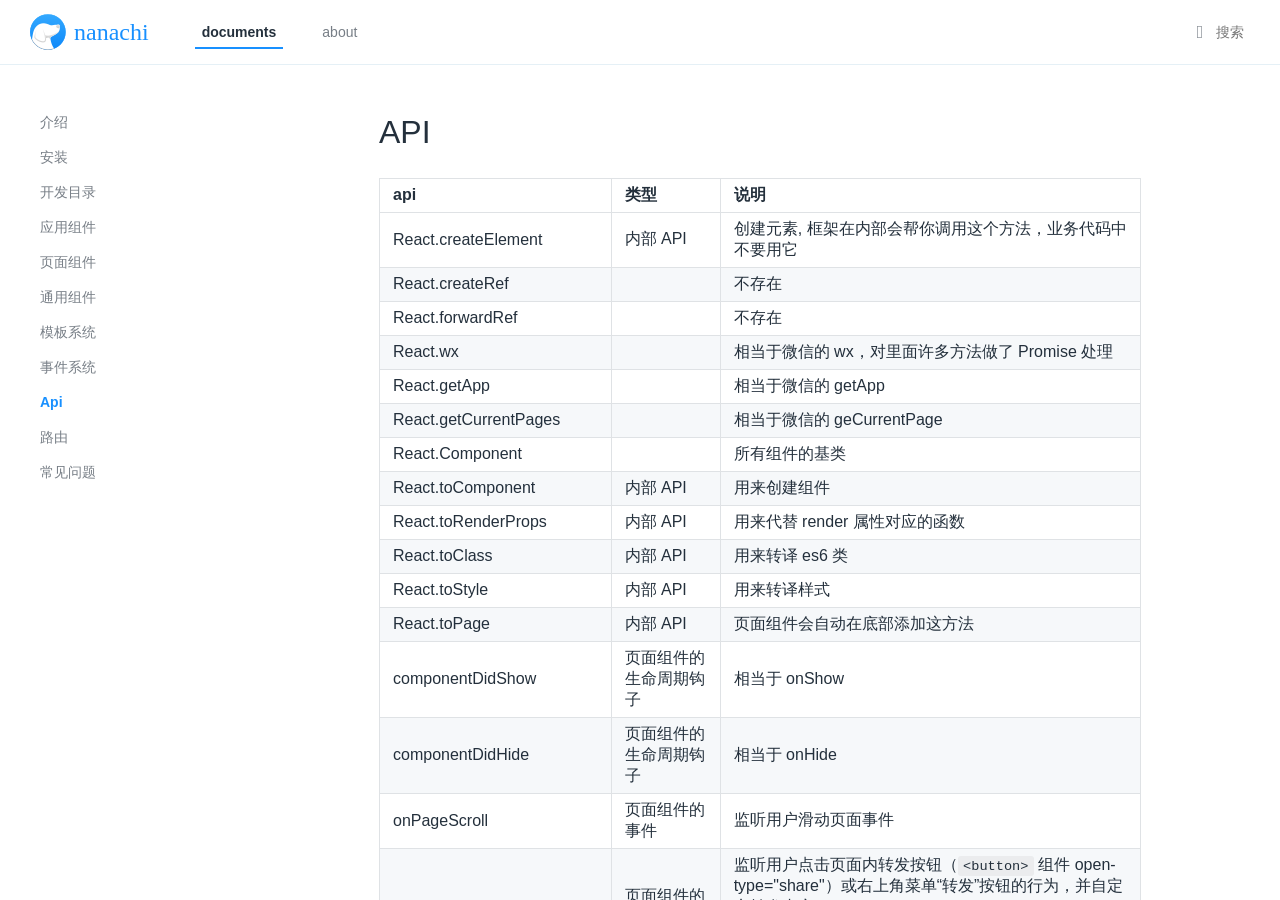
==== commit f1b04fd9: "update" ====
--- a/documents/api.html
+++ b/documents/api.html
@@ -81,6 +81,26 @@
 <td>componentDidHide</td>
 <td>页面组件的生命周期钩子</td>
 <td>相当于 onHide</td>
+</tr>
+<tr>
+<td>onPageScroll</td>
+<td>页面组件的事件</td>
+<td>监听用户滑动页面事件</td>
+</tr>
+<tr>
+<td>onShareAppMessage</td>
+<td>页面组件的事件</td>
+<td>监听用户点击页面内转发按钮（<code>&lt;button&gt;</code> 组件 open-type=&quot;share&quot;）或右上角菜单“转发”按钮的行为，并自定义转发内容。<br>注意：只有定义了此事件处理函数，右上角菜单才会显示“转发”按钮</td>
+</tr>
+<tr>
+<td>onReachBottom</td>
+<td>页面组件的事件</td>
+<td>监听用户上拉触底事件</td>
+</tr>
+<tr>
+<td>onPullDownRefresh</td>
+<td>页面组件的事件</td>
+<td>监听用户下拉刷新事件</td>
 </tr>
 <tr>
 <td>componentWillMount</td>
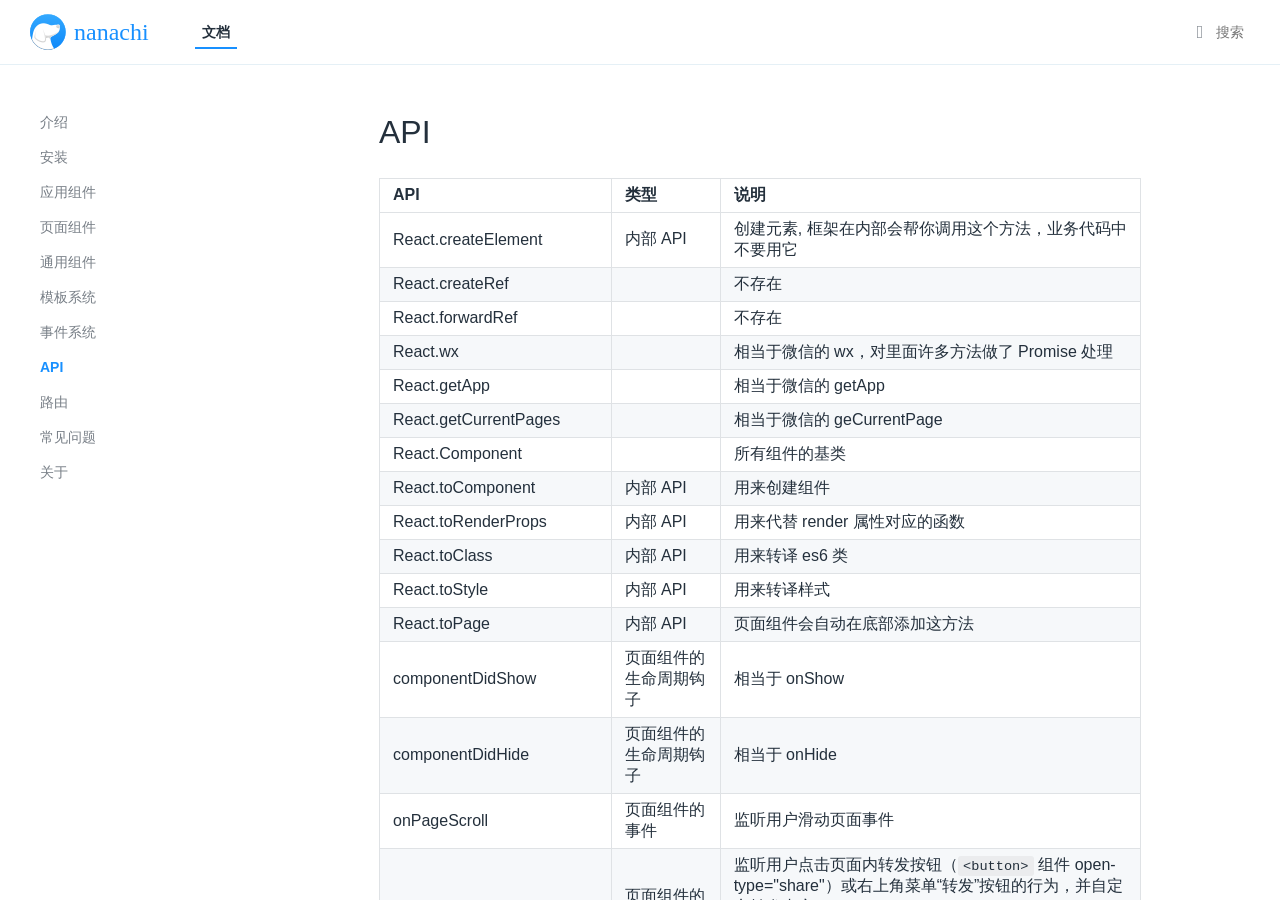
==== commit e25bb3ca: "update document" ====
--- a/documents/api.html
+++ b/documents/api.html
@@ -1,12 +1,12 @@
-<html lang="zh-CN"><head><meta charSet="UTF-8"/><meta content="text/html; charset=utf-8" http-equiv="Content-Type"/><meta http-equiv="X-UA-Compatible" content="IE=edge"/><meta name="viewport" content="width=device-width, initial-scale=1, maximum-scale=1"/><meta name="apple-mobile-web-app-capable" content="yes"/><meta name="apple-mobile-web-app-status-bar-style" content="black"/><link rel="apple-touch-icon" sizes="180x180" href="../ydoc/images/apple-touch-icon.png"/><link rel="icon" type="image/png" sizes="32x32" href="../ydoc/images/favicon-32x32.png"/><link rel="icon" type="image/png" sizes="16x16" href="../ydoc/images/favicon-16x16.png"/><link rel="manifest" href="../ydoc/images/manifest.json"/><link rel="mask-icon" href="../ydoc/images/safari-pinned-tab.svg" color="#5bbad5"/><meta name="theme-color" content="#ffffff"/><meta http-equiv="Cache-Control" content="no-transform"/><meta http-equiv="Cache-Control" content="no-siteapp"/><title>API-documents</title><link rel="stylesheet" href="../ydoc/styles/style.css"/><meta name="author" content="司徒正美"/><meta name="keywords"/><meta name="description" content="使用Reac微信小程序"/><meta id="releativePath" content=".."/><link rel="stylesheet" href="../ydoc/ydoc-plugin-search/search.css"/></head><body><div class="g-doc"><div class="m-aside"><div class="m-summary" id="js-menu"><div class="m-summary-content" id="js-menu-content"><div class="m-summary-block"><ul class="m-summary-list"><li class="item"><a href="intro.html#" class="href">介绍</a></li><li class="item"><a href="install.html" class="href">安装</a></li><li class="item"><a href="src.html" class="href">开发目录</a></li><li class="item"><a href="app.html" class="href">应用组件</a></li><li class="item"><a href="page.html" class="href">页面组件</a></li><li class="item"><a href="component.html" class="href">通用组件</a></li><li class="item"><a href="jsx.html" class="href">模板系统</a></li><li class="item"><a href="event.html" class="href">事件系统</a></li><li class="item"><a href="" class="href">Api</a></li><li class="item"><a href="router.html" class="href">路由</a></li><li class="item"><a href="questions.html" class="href">常见问题</a></li></ul></div></div></div><div class="m-summary-switch" id="js-summary-switch"><svg viewBox="0 0 926.23699 573.74994" version="1.1" x="0px" y="0px" width="15" height="15" class="bottom"><g transform="translate(904.92214,-879.1482)"><path d="m -673.67664,1221.6502 -231.2455,-231.24803 55.6165,-55.627 c 30.5891,-30.59485 56.1806,-55.627 56.8701,-55.627 0.6894,0 79.8637,78.60862 175.9427,174.68583 l 174.6892,174.6858 174.6892,-174.6858 c 96.079,-96.07721 175.253196,-174.68583 175.942696,-174.68583 0.6895,0 26.281,25.03215 56.8701,55.627 l 55.6165,55.627 -231.245496,231.24803 c -127.185,127.1864-231.5279,231.248 -231.873,231.248 -0.3451,0 -104.688,-104.0616 -231.873,-231.248 z" fill="#fff"></path></g></svg><svg viewBox="0 0 926.23699 573.74994" version="1.1" x="0px" y="0px" width="15" height="15" class="top"><g id="Page-1" stroke="none" stroke-width="1" fill="none" fill-rule="evenodd"><g id="aaa" fill="#fff" fill-rule="nonzero"><path d="M231.2455,342.502 L0,111.25397 L55.6165,55.62697 C86.2056,25.03212 111.7971,-2.99999998e-05 112.4866,-2.99999998e-05 C113.176,-2.99999998e-05 192.3503,78.60859 288.4293,174.6858 L463.1185,349.3716 L637.8077,174.6858 C733.8867,78.60859 813.060896,-2.99999997e-05 813.750396,-2.99999997e-05 C814.439896,-2.99999997e-05 840.031396,25.03212 870.620496,55.62697 L926.236996,111.25397 L694.9915,342.502 C567.8065,469.6884 463.4636,573.75 463.1185,573.75 C462.7734,573.75 358.4305,469.6884 231.2455,342.502 Z" id="Shape" transform="translate(463.118498, 286.874985) scale(1, -1) translate(-463.118498, -286.874985) "></path></g></g></svg></div></div><div class="m-main" id="js-panel"><header class="m-header" id="js-header"><div class="m-header-title js-logo"><a href="../index.html" target="_self"><img class="logo" width="36" src="../ydoc/images/dog@1x.png"/><h6 class="name">nanachi</h6></a></div><div><div class="m-search">
+<html lang="zh-CN"><head><meta charSet="UTF-8"/><meta content="text/html; charset=utf-8" http-equiv="Content-Type"/><meta http-equiv="X-UA-Compatible" content="IE=edge"/><meta name="viewport" content="width=device-width, initial-scale=1, maximum-scale=1"/><meta name="apple-mobile-web-app-capable" content="yes"/><meta name="apple-mobile-web-app-status-bar-style" content="black"/><link rel="apple-touch-icon" sizes="180x180" href="../ydoc/images/apple-touch-icon.png"/><link rel="icon" type="image/png" sizes="32x32" href="../ydoc/images/favicon-32x32.png"/><link rel="icon" type="image/png" sizes="16x16" href="../ydoc/images/favicon-16x16.png"/><link rel="manifest" href="../ydoc/images/manifest.json"/><link rel="mask-icon" href="../ydoc/images/safari-pinned-tab.svg&quot;" color="#5bbad5"/><meta name="theme-color" content="#ffffff"/><meta http-equiv="Cache-Control" content="no-transform"/><meta http-equiv="Cache-Control" content="no-siteapp"/><title>API-文档</title><link rel="stylesheet" href="../ydoc/styles/style.css"/><meta name="author" content="司徒正美"/><meta name="keywords"/><meta name="description" content="使用Reac微信小程序"/><meta id="releativePath" content=".."/><link rel="stylesheet" href="../ydoc/ydoc-plugin-search/search.css"/></head><body><div class="g-doc"><div class="m-aside"><div class="m-summary" id="js-menu"><div class="m-summary-content" id="js-menu-content"><div class="m-summary-block"><ul class="m-summary-list"><li class="item"><a href="intro.html#" class="href">介绍</a></li><li class="item"><a href="install.html" class="href">安装</a></li><li class="item"><a href="app.html" class="href">应用组件</a></li><li class="item"><a href="page.html" class="href">页面组件</a></li><li class="item"><a href="component.html" class="href">通用组件</a></li><li class="item"><a href="jsx.html" class="href">模板系统</a></li><li class="item"><a href="event.html" class="href">事件系统</a></li><li class="item"><a href="" class="href">API</a></li><li class="item"><a href="router.html" class="href">路由</a></li><li class="item"><a href="questions.html" class="href">常见问题</a></li><li class="item"><a href="about.html" class="href">关于</a></li></ul></div></div></div><div class="m-summary-switch" id="js-summary-switch"><svg viewBox="0 0 926.23699 573.74994" version="1.1" x="0px" y="0px" width="15" height="15" class="bottom"><g transform="translate(904.92214,-879.1482)"><path d="m -673.67664,1221.6502 -231.2455,-231.24803 55.6165,-55.627 c 30.5891,-30.59485 56.1806,-55.627 56.8701,-55.627 0.6894,0 79.8637,78.60862 175.9427,174.68583 l 174.6892,174.6858 174.6892,-174.6858 c 96.079,-96.07721 175.253196,-174.68583 175.942696,-174.68583 0.6895,0 26.281,25.03215 56.8701,55.627 l 55.6165,55.627 -231.245496,231.24803 c -127.185,127.1864-231.5279,231.248 -231.873,231.248 -0.3451,0 -104.688,-104.0616 -231.873,-231.248 z" fill="#fff"></path></g></svg><svg viewBox="0 0 926.23699 573.74994" version="1.1" x="0px" y="0px" width="15" height="15" class="top"><g id="Page-1" stroke="none" stroke-width="1" fill="none" fill-rule="evenodd"><g id="aaa" fill="#fff" fill-rule="nonzero"><path d="M231.2455,342.502 L0,111.25397 L55.6165,55.62697 C86.2056,25.03212 111.7971,-2.99999998e-05 112.4866,-2.99999998e-05 C113.176,-2.99999998e-05 192.3503,78.60859 288.4293,174.6858 L463.1185,349.3716 L637.8077,174.6858 C733.8867,78.60859 813.060896,-2.99999997e-05 813.750396,-2.99999997e-05 C814.439896,-2.99999997e-05 840.031396,25.03212 870.620496,55.62697 L926.236996,111.25397 L694.9915,342.502 C567.8065,469.6884 463.4636,573.75 463.1185,573.75 C462.7734,573.75 358.4305,469.6884 231.2455,342.502 Z" id="Shape" transform="translate(463.118498, 286.874985) scale(1, -1) translate(-463.118498, -286.874985) "></path></g></g></svg></div></div><div class="m-main" id="js-panel"><header class="m-header" id="js-header"><div class="m-header-title js-logo"><a href="../index.html" target="_self"><img class="logo" width="36" src="../ydoc/images/dog@1x.png"/><h6 class="name">nanachi</h6></a></div><div><div class="m-search">
       <div class="icon">&#xf0fd;</div>
       <input type="text" class="input js-input" placeholder="搜索" />
       <div class="m-search-result js-search-result"></div>
-    </div></div><nav class="m-header-nav js-nav"><ul class="m-header-items"><li class="item active"><a class="href" href="intro.html">documents</a></li><li class="item "><a class="href" href="../about/index.html">about</a></li></ul></nav><div id="js-nav-btn" class="m-header-btn ui-font-ydoc"></div></header><div class="m-content" id="js-content"><div id="markdown-body" class="m-content-container markdown-body"><h1>API</h1>
+    </div></div><nav class="m-header-nav js-nav"><ul class="m-header-items"><li class="item active"><a class="href" href="intro.html">文档</a></li></ul></nav><div id="js-nav-btn" class="m-header-btn ui-font-ydoc"></div></header><div class="m-content" id="js-content"><div id="markdown-body" class="m-content-container markdown-body"><h1>API</h1>
 <table>
 <thead>
 <tr>
-<th>api</th>
+<th>API</th>
 <th>类型</th>
 <th>说明</th>
 </tr>
--- a/ydoc/styles/style.css
+++ b/ydoc/styles/style.css
@@ -26,7 +26,6 @@
 
 ::-webkit-scrollbar {
   width: 6px;
-  height: 4px;
 }
 
 ::-webkit-scrollbar-track {
@@ -91,7 +90,7 @@
 ::before,
 ::after {
   box-sizing: border-box;
-  -webkit-tap-highlight-color: rgba(0, 0, 0, 0);
+  -webkit-tap-highlight-color: transparent;
 }
 
 html {
@@ -217,7 +216,7 @@
 }
 
 mark {
-  background-color: rgba(0, 0, 0, 0);
+  background-color: transparent;
 }
 
 a,
@@ -583,7 +582,7 @@
 }
 
 .nav-toggle {
-  -webkit-tap-highlight-color: rgba(0, 0, 0, 0);
+  -webkit-tap-highlight-color: transparent;
   -webkit-touch-callout: none;
   -webkit-user-select: none;
   -moz-user-select: none;
@@ -1370,14 +1369,6 @@
 .markdown-body h5,
 .markdown-body h6 {
   font-weight: 500;
-}
-
-.markdown-body h2 {
-  margin: .54rem 0 .24rem;
-}
-
-.markdown-body h3 {
-  margin: .32rem 0 .16rem;
 }
 
 .markdown-body a {
@@ -1660,7 +1651,7 @@
   padding: .12rem;
   cursor: pointer;
   transition: color 0.2s;
-  -webkit-tap-highlight-color: rgba(0, 0, 0, 0);
+  -webkit-tap-highlight-color: transparent;
   -webkit-touch-callout: none;
   -webkit-user-select: none;
   -moz-user-select: none;
@@ -1788,9 +1779,8 @@
   margin-bottom: .16rem;
 }
 
-.m-summary-block.active > .href {
-  font-weight: bold;
-  color: #1890ff;
+.m-summary-block .m-summary-block {
+  margin-bottom: 0;
 }
 
 .m-summary-title {
